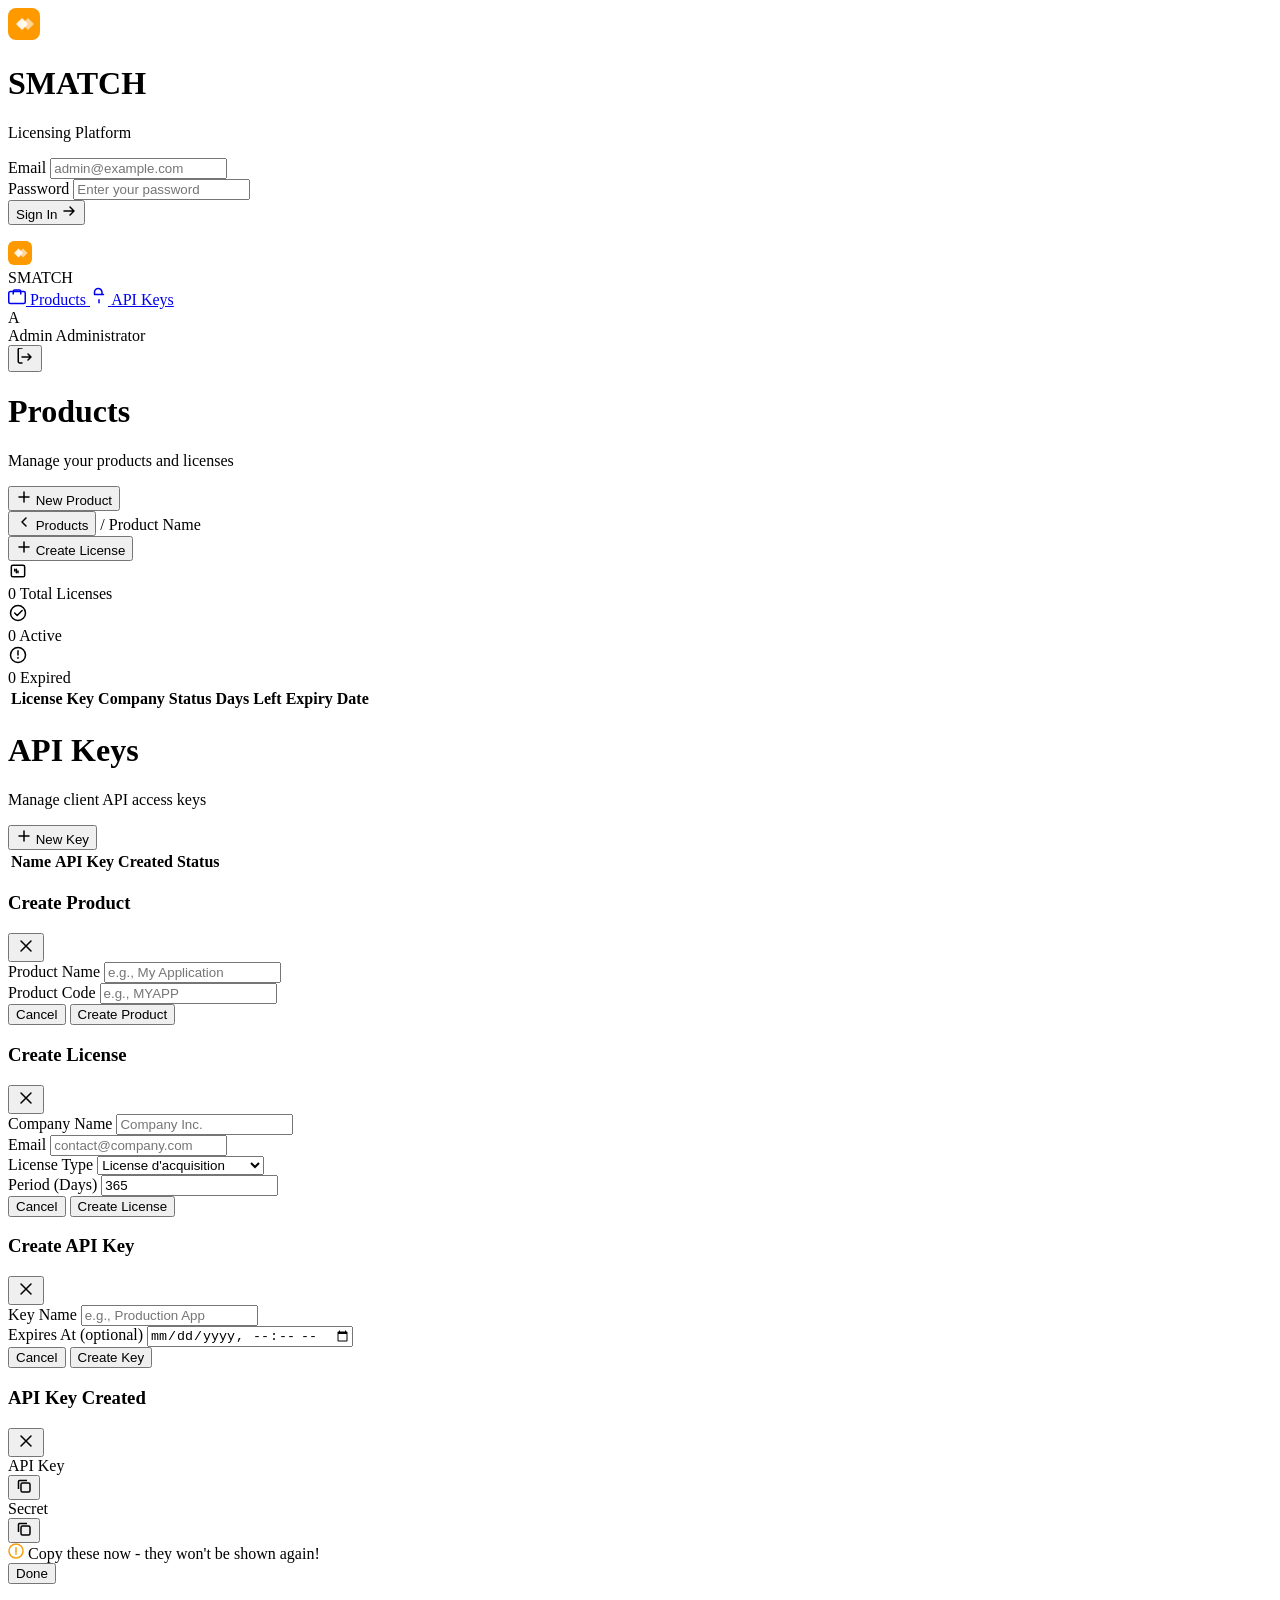
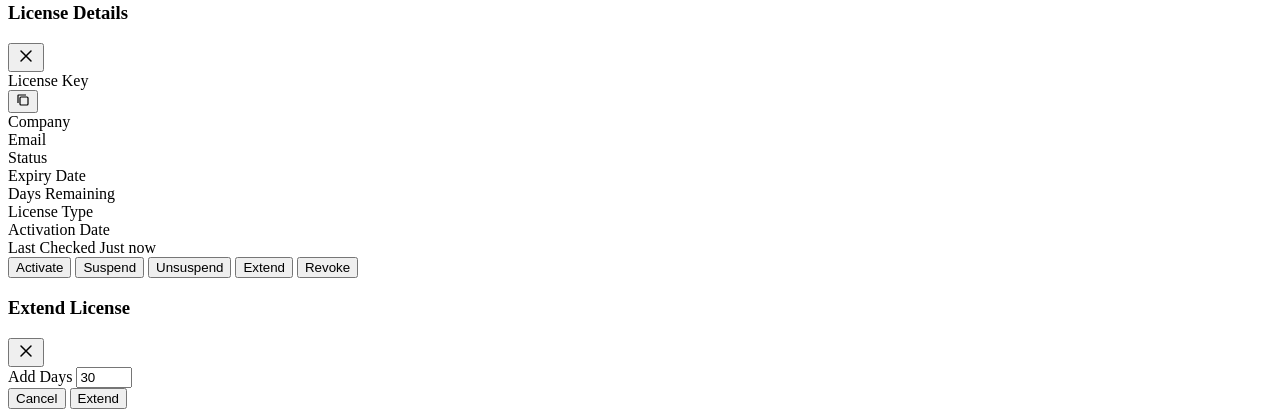
==== Licensing_API/licensing_api/static/dashboard/index.html @ af1824f5 "saving the first functional version" ====
<!DOCTYPE html>
<html lang="en">
<head>
    <meta charset="UTF-8">
    <meta name="viewport" content="width=device-width, initial-scale=1.0">
    <title>SMATCH Licensing</title>
    <link rel="preconnect" href="https://fonts.googleapis.com">
    <link rel="preconnect" href="https://fonts.gstatic.com" crossorigin>
    <link href="https://fonts.googleapis.com/css2?family=DM+Sans:opsz,wght@9..40,300;9..40,400;9..40,500;9..40,600;9..40,700&family=JetBrains+Mono:wght@400;500&display=swap" rel="stylesheet">
    <link rel="stylesheet" href="/static/dashboard/styles.css">
</head>
<body>
    <div id="app">
        <!-- Login Screen -->
        <div id="login-screen" class="screen">
            <div class="login-wrapper">
                <div class="login-card">
                    <div class="login-header">
                        <div class="logo-mark">
                            <svg width="32" height="32" viewBox="0 0 32 32" fill="none">
                                <rect width="32" height="32" rx="8" fill="#ff9900"/>
                                <path d="M8 16L14 10L20 16L14 22L8 16Z" fill="white" fill-opacity="0.9"/>
                                <path d="M14 16L20 10L26 16L20 22L14 16Z" fill="white" fill-opacity="0.6"/>
                            </svg>
                        </div>
                        <h1>SMATCH</h1>
                        <p>Licensing Platform</p>
                    </div>
                    <form id="login-form" class="login-form">
                        <div class="form-group">
                            <label for="login-email">Email</label>
                            <input type="email" id="login-email" placeholder="admin@example.com" required>
                        </div>
                        <div class="form-group">
                            <label for="login-password">Password</label>
                            <input type="password" id="login-password" placeholder="Enter your password" required>
                        </div>
                        <button type="submit" class="btn btn-primary btn-block">
                            <span>Sign In</span>
                            <svg width="16" height="16" viewBox="0 0 16 16" fill="none">
                                <path d="M3 8H13M13 8L9 4M13 8L9 12" stroke="currentColor" stroke-width="1.5" stroke-linecap="round" stroke-linejoin="round"/>
                            </svg>
                        </button>
                        <p class="error" id="login-error"></p>
                    </form>
                </div>
                <div class="login-bg">
                    <div class="bg-grid"></div>
                    <div class="bg-glow"></div>
                </div>
            </div>
        </div>

        <!-- Dashboard Screen -->
        <div id="dashboard-screen" class="screen hidden">
            <!-- Sidebar -->
            <aside class="sidebar">
                <div class="sidebar-header">
                    <div class="logo-mark-sm">
                        <svg width="24" height="24" viewBox="0 0 32 32" fill="none">
                            <rect width="32" height="32" rx="8" fill="#ff9900"/>
                            <path d="M8 16L14 10L20 16L14 22L8 16Z" fill="white" fill-opacity="0.9"/>
                            <path d="M14 16L20 10L26 16L20 22L14 16Z" fill="white" fill-opacity="0.6"/>
                        </svg>
                    </div>
                    <span class="logo-text">SMATCH</span>
                </div>
                <nav class="sidebar-nav">
                    <a href="#" class="nav-item active" data-page="products">
                        <svg width="18" height="18" viewBox="0 0 18 18" fill="none">
                            <path d="M2.25 4.5h13.5a1.5 1.5 0 011.5 1.5v9a1.5 1.5 0 01-1.5 1.5H2.25a1.5 1.5 0 01-1.5-1.5v-9a1.5 1.5 0 011.5-1.5z" stroke="currentColor" stroke-width="1.5"/>
                            <path d="M5.25 7.5V4.5a1.5 1.5 0 011.5-1.5h4.5a1.5 1.5 0 011.5 1.5v3" stroke="currentColor" stroke-width="1.5"/>
                        </svg>
                        <span>Products</span>
                    </a>
                    <a href="#" class="nav-item" data-page="api-keys">
                        <svg width="18" height="18" viewBox="0 0 18 18" fill="none">
                            <path d="M4.5 7.5V5.25a3.75 3.75 0 017.5 0v2.25M4.5 7.5h9M9 12.75v3" stroke="currentColor" stroke-width="1.5" stroke-linecap="round"/>
                        </svg>
                        <span>API Keys</span>
                    </a>
                </nav>
                <div class="sidebar-footer">
                    <div class="user-info">
                        <div class="user-avatar">A</div>
                        <div class="user-details">
                            <span class="user-name">Admin</span>
                            <span class="user-role">Administrator</span>
                        </div>
                    </div>
                    <button id="logout-btn" class="btn-icon" title="Logout">
                        <svg width="18" height="18" viewBox="0 0 18 18" fill="none">
                            <path d="M6 15H3.75a1.5 1.5 0 01-1.5-1.5v-12a1.5 1.5 0 011.5-1.5h2.25M12 12l3-3m0 0l-3-3m3 3H6" stroke="currentColor" stroke-width="1.5" stroke-linecap="round" stroke-linejoin="round"/>
                        </svg>
                    </button>
                </div>
            </aside>

            <!-- Main Content -->
            <main class="main-content">
                <!-- Header -->
                <header class="page-header-bar">
                    <div>
                        <h1 class="page-title">Products</h1>
                        <p class="page-subtitle">Manage your products and licenses</p>
                    </div>
                    <button class="btn btn-primary" id="add-product-btn">
                        <svg width="16" height="16" viewBox="0 0 16 16" fill="none">
                            <path d="M8 3v10M3 8h10" stroke="currentColor" stroke-width="1.5" stroke-linecap="round"/>
                        </svg>
                        <span>New Product</span>
                    </button>
                </header>

                <!-- Products Page -->
                <div id="products-page" class="page">
                    <div id="products-list" class="product-grid">
                        <!-- Products loaded here -->
                    </div>
                </div>

                <!-- Product Detail Page -->
                <div id="product-detail-page" class="page hidden">
                    <div class="page-header-bar">
                        <div class="breadcrumb">
                            <button class="btn btn-ghost" id="back-to-products">
                                <svg width="16" height="16" viewBox="0 0 16 16" fill="none">
                                    <path d="M10 12L6 8l4-4" stroke="currentColor" stroke-width="1.5" stroke-linecap="round" stroke-linejoin="round"/>
                                </svg>
                                <span>Products</span>
                            </button>
                            <span class="breadcrumb-sep">/</span>
                            <span class="breadcrumb-current" id="product-title">Product Name</span>
                        </div>
                        <button class="btn btn-primary" id="add-license-btn">
                            <svg width="16" height="16" viewBox="0 0 16 16" fill="none">
                                <path d="M8 3v10M3 8h10" stroke="currentColor" stroke-width="1.5" stroke-linecap="round"/>
                            </svg>
                            <span>Create License</span>
                        </button>
                    </div>
                    <div class="stats-row">
                        <div class="stat-card">
                            <div class="stat-icon">
                                <svg width="20" height="20" viewBox="0 0 20 20" fill="none">
                                    <path d="M3.333 5.833A1.667 1.667 0 015 4.167h10a1.667 1.667 0 011.667 1.666v8.334a1.667 1.667 0 01-1.667 1.666H5a1.667 1.667 0 01-1.667-1.666V5.833z" stroke="currentColor" stroke-width="1.5"/>
                                    <path d="M6.667 8.333v1.667m1.666-1.667v3.334m1.666-1.667v1.666" stroke="currentColor" stroke-width="1.5" stroke-linecap="round"/>
                                </svg>
                            </div>
                            <div class="stat-content">
                                <span class="stat-value" id="total-licenses">0</span>
                                <span class="stat-label">Total Licenses</span>
                            </div>
                        </div>
                        <div class="stat-card stat-active">
                            <div class="stat-icon">
                                <svg width="20" height="20" viewBox="0 0 20 20" fill="none">
                                    <path d="M6.667 10l2.5 2.5 5-5" stroke="currentColor" stroke-width="1.5" stroke-linecap="round" stroke-linejoin="round"/>
                                    <circle cx="10" cy="10" r="7.5" stroke="currentColor" stroke-width="1.5"/>
                                </svg>
                            </div>
                            <div class="stat-content">
                                <span class="stat-value" id="active-licenses">0</span>
                                <span class="stat-label">Active</span>
                            </div>
                        </div>
                        <div class="stat-card stat-expired">
                            <div class="stat-icon">
                                <svg width="20" height="20" viewBox="0 0 20 20" fill="none">
                                    <circle cx="10" cy="10" r="7.5" stroke="currentColor" stroke-width="1.5"/>
                                    <path d="M10 5.833v4.167M10 12.5v.833" stroke="currentColor" stroke-width="1.5" stroke-linecap="round"/>
                                </svg>
                            </div>
                            <div class="stat-content">
                                <span class="stat-value" id="expired-licenses">0</span>
                                <span class="stat-label">Expired</span>
                            </div>
                        </div>
                    </div>
                    <div class="table-card">
                        <table class="data-table">
                            <thead>
                                <tr>
                                    <th>License Key</th>
                                    <th>Company</th>
                                    <th>Status</th>
                                    <th>Days Left</th>
                                    <th>Expiry Date</th>
                                    <th></th>
                                </tr>
                            </thead>
                            <tbody id="licenses-table-body">
                                <!-- Licenses loaded here -->
                            </tbody>
                        </table>
                    </div>
                </div>

                <!-- API Keys Page -->
                <div id="api-keys-page" class="page hidden">
                    <div class="page-header-bar">
                        <div>
                            <h1 class="page-title">API Keys</h1>
                            <p class="page-subtitle">Manage client API access keys</p>
                        </div>
                        <button class="btn btn-primary" id="add-api-key-btn">
                            <svg width="16" height="16" viewBox="0 0 16 16" fill="none">
                                <path d="M8 3v10M3 8h10" stroke="currentColor" stroke-width="1.5" stroke-linecap="round"/>
                            </svg>
                            <span>New Key</span>
                        </button>
                    </div>
                    <div class="table-card">
                        <table class="data-table">
                            <thead>
                                <tr>
                                    <th>Name</th>
                                    <th>API Key</th>
                                    <th>Created</th>
                                    <th>Status</th>
                                    <th></th>
                                </tr>
                            </thead>
                            <tbody id="api-keys-table-body">
                                <!-- API Keys loaded here -->
                            </tbody>
                        </table>
                    </div>
                </div>
            </main>
        </div>
    </div>

    <!-- Modal Overlay -->
    <div id="modal-overlay" class="modal-overlay hidden">
        <!-- Product Modal -->
        <div id="product-modal" class="modal hidden">
            <div class="modal-header">
                <h3>Create Product</h3>
                <button class="modal-close">
                    <svg width="20" height="20" viewBox="0 0 20 20" fill="none">
                        <path d="M15 5L5 15M5 5l10 10" stroke="currentColor" stroke-width="1.5" stroke-linecap="round"/>
                    </svg>
                </button>
            </div>
            <form id="product-form" class="modal-form">
                <div class="form-group">
                    <label>Product Name</label>
                    <input type="text" id="product-name" placeholder="e.g., My Application" required>
                </div>
                <div class="form-group">
                    <label>Product Code</label>
                    <input type="text" id="product-code" placeholder="e.g., MYAPP" required>
                </div>
                <div class="modal-actions">
                    <button type="button" class="btn btn-secondary modal-cancel">Cancel</button>
                    <button type="submit" class="btn btn-primary">Create Product</button>
                </div>
            </form>
        </div>

        <!-- License Modal -->
        <div id="license-modal" class="modal hidden">
            <div class="modal-header">
                <h3>Create License</h3>
                <button class="modal-close">
                    <svg width="20" height="20" viewBox="0 0 20 20" fill="none">
                        <path d="M15 5L5 15M5 5l10 10" stroke="currentColor" stroke-width="1.5" stroke-linecap="round"/>
                    </svg>
                </button>
            </div>
            <form id="license-form" class="modal-form">
                <div class="form-group">
                    <label>Company Name</label>
                    <input type="text" id="license-company" placeholder="Company Inc." required>
                </div>
                <div class="form-group">
                    <label>Email</label>
                    <input type="email" id="license-email" placeholder="contact@company.com" required>
                </div>
                <div class="form-row">
                    <div class="form-group">
                        <label>License Type</label>
                        <select id="license-type" required>
                            <option value="L.A">License d'acquisition</option>
                            <option value="L.O">License d'occasion</option>
                            <option value="L.M">License de maintenance</option>
                            <option value="L.T">License de test</option>
                        </select>
                    </div>
                    <div class="form-group">
                        <label>Period (Days)</label>
                        <input type="number" id="license-period" value="365" min="1" required>
                    </div>
                </div>
                <div class="modal-actions">
                    <button type="button" class="btn btn-secondary modal-cancel">Cancel</button>
                    <button type="submit" class="btn btn-primary">Create License</button>
                </div>
            </form>
        </div>

        <!-- API Key Modal -->
        <div id="api-key-modal" class="modal hidden">
            <div class="modal-header">
                <h3>Create API Key</h3>
                <button class="modal-close">
                    <svg width="20" height="20" viewBox="0 0 20 20" fill="none">
                        <path d="M15 5L5 15M5 5l10 10" stroke="currentColor" stroke-width="1.5" stroke-linecap="round"/>
                    </svg>
                </button>
            </div>
            <form id="api-key-form" class="modal-form">
                <div class="form-group">
                    <label>Key Name</label>
                    <input type="text" id="api-key-name" placeholder="e.g., Production App" required>
                </div>
                <div class="form-group">
                    <label>Expires At (optional)</label>
                    <input type="datetime-local" id="api-key-expires">
                </div>
                <div class="modal-actions">
                    <button type="button" class="btn btn-secondary modal-cancel">Cancel</button>
                    <button type="submit" class="btn btn-primary">Create Key</button>
                </div>
            </form>
        </div>

        <!-- Show API Key Modal -->
        <div id="show-api-key-modal" class="modal modal-wide hidden">
            <div class="modal-header">
                <h3>API Key Created</h3>
                <button class="modal-close">
                    <svg width="20" height="20" viewBox="0 0 20 20" fill="none">
                        <path d="M15 5L5 15M5 5l10 10" stroke="currentColor" stroke-width="1.5" stroke-linecap="round"/>
                    </svg>
                </button>
            </div>
            <div class="modal-form">
                <div class="key-display">
                    <div class="key-field">
                        <label>API Key</label>
                        <div class="key-value">
                            <code id="new-api-key"></code>
                            <button class="btn-copy" onclick="copyToClipboard('new-api-key')">
                                <svg width="16" height="16" viewBox="0 0 16 16" fill="none">
                                    <rect x="5" y="5" width="9" height="9" rx="1.5" stroke="currentColor" stroke-width="1.5"/>
                                    <path d="M2.5 11V3.5A1 1 0 013.5 2.5h7.5" stroke="currentColor" stroke-width="1.5"/>
                                </svg>
                            </button>
                        </div>
                    </div>
                    <div class="key-field">
                        <label>Secret</label>
                        <div class="key-value">
                            <code id="new-api-secret"></code>
                            <button class="btn-copy" onclick="copyToClipboard('new-api-secret')">
                                <svg width="16" height="16" viewBox="0 0 16 16" fill="none">
                                    <rect x="5" y="5" width="9" height="9" rx="1.5" stroke="currentColor" stroke-width="1.5"/>
                                    <path d="M2.5 11V3.5A1 1 0 013.5 2.5h7.5" stroke="currentColor" stroke-width="1.5"/>
                                </svg>
                            </button>
                        </div>
                    </div>
                </div>
                <div class="key-warning">
                    <svg width="16" height="16" viewBox="0 0 16 16" fill="none">
                        <circle cx="8" cy="8" r="7" stroke="#f59e0b" stroke-width="1.5"/>
                        <path d="M8 4.667v4.666M8 10.667v.667" stroke="#f59e0b" stroke-width="1.5" stroke-linecap="round"/>
                    </svg>
                    <span>Copy these now - they won't be shown again!</span>
                </div>
                <div class="modal-actions">
                    <button type="button" class="btn btn-primary modal-cancel">Done</button>
                </div>
            </div>
        </div>

        <!-- License Details Modal -->
        <div id="license-details-modal" class="modal modal-wide hidden">
            <div class="modal-header">
                <h3>License Details</h3>
                <button class="modal-close">
                    <svg width="20" height="20" viewBox="0 0 20 20" fill="none">
                        <path d="M15 5L5 15M5 5l10 10" stroke="currentColor" stroke-width="1.5" stroke-linecap="round"/>
                    </svg>
                </button>
            </div>
            <div class="license-details-content">
                <div class="detail-row">
                    <span class="detail-label">License Key</span>
                    <div class="detail-value-row">
                        <code id="detail-license-key"></code>
                        <button class="btn-copy" onclick="copyToClipboard('detail-license-key')">
                            <svg width="14" height="14" viewBox="0 0 14 14" fill="none">
                                <rect x="4" y="4" width="8" height="8" rx="1" stroke="currentColor" stroke-width="1.2"/>
                                <path d="M2 10V2.5A.5.5 0 012.5 2h7.5" stroke="currentColor" stroke-width="1.2"/>
                            </svg>
                        </button>
                    </div>
                </div>
                <div class="detail-row">
                    <span class="detail-label">Company</span>
                    <span id="detail-company" class="detail-value"></span>
                </div>
                <div class="detail-row">
                    <span class="detail-label">Email</span>
                    <span id="detail-email" class="detail-value"></span>
                </div>
                <div class="detail-row">
                    <span class="detail-label">Status</span>
                    <span id="detail-status" class="detail-badge"></span>
                </div>
                <div class="detail-row">
                    <span class="detail-label">Expiry Date</span>
                    <span id="detail-expiry" class="detail-value"></span>
                </div>
                <div class="detail-row">
                    <span class="detail-label">Days Remaining</span>
                    <span id="detail-days-left" class="detail-value"></span>
                </div>
                <div class="detail-row">
                    <span class="detail-label">License Type</span>
                    <span id="detail-type" class="detail-value"></span>
                </div>
                <div class="detail-row">
                    <span class="detail-label">Activation Date</span>
                    <span id="detail-activation" class="detail-value"></span>
                </div>
                <div class="detail-row">
                    <span class="detail-label">Last Checked</span>
                    <span id="detail-last-checked" class="detail-value">Just now</span>
                </div>
            </div>
            <div class="license-actions">
                <button class="btn btn-success" id="btn-activate" onclick="modalActivate()">Activate</button>
                <button class="btn btn-warning" id="btn-suspend" onclick="modalSuspend()">Suspend</button>
                <button class="btn btn-info" id="btn-unsuspend" onclick="modalUnsuspend()">Unsuspend</button>
                <button class="btn btn-primary" id="btn-extend" onclick="modalExtend()">Extend</button>
                <button class="btn btn-danger" id="btn-revoke" onclick="modalRevoke()">Revoke</button>
            </div>
        </div>

        <!-- Extend License Modal -->
        <div id="extend-modal" class="modal hidden">
            <div class="modal-header">
                <h3>Extend License</h3>
                <button class="modal-close">
                    <svg width="20" height="20" viewBox="0 0 20 20" fill="none">
                        <path d="M15 5L5 15M5 5l10 10" stroke="currentColor" stroke-width="1.5" stroke-linecap="round"/>
                    </svg>
                </button>
            </div>
            <form id="extend-form" class="modal-form">
                <div class="form-group">
                    <label>Add Days</label>
                    <input type="number" id="extend-days" value="30" min="1" max="365" required>
                </div>
                <div class="modal-actions">
                    <button type="button" class="btn btn-secondary modal-cancel">Cancel</button>
                    <button type="submit" class="btn btn-primary">Extend</button>
                </div>
            </form>
        </div>
    </div>

    <script src="/static/dashboard/app.js"></script>
    <script>
        function copyToClipboard(elementId) {
            const text = document.getElementById(elementId).textContent;
            navigator.clipboard.writeText(text);
        }
    </script>
</body>
</html>
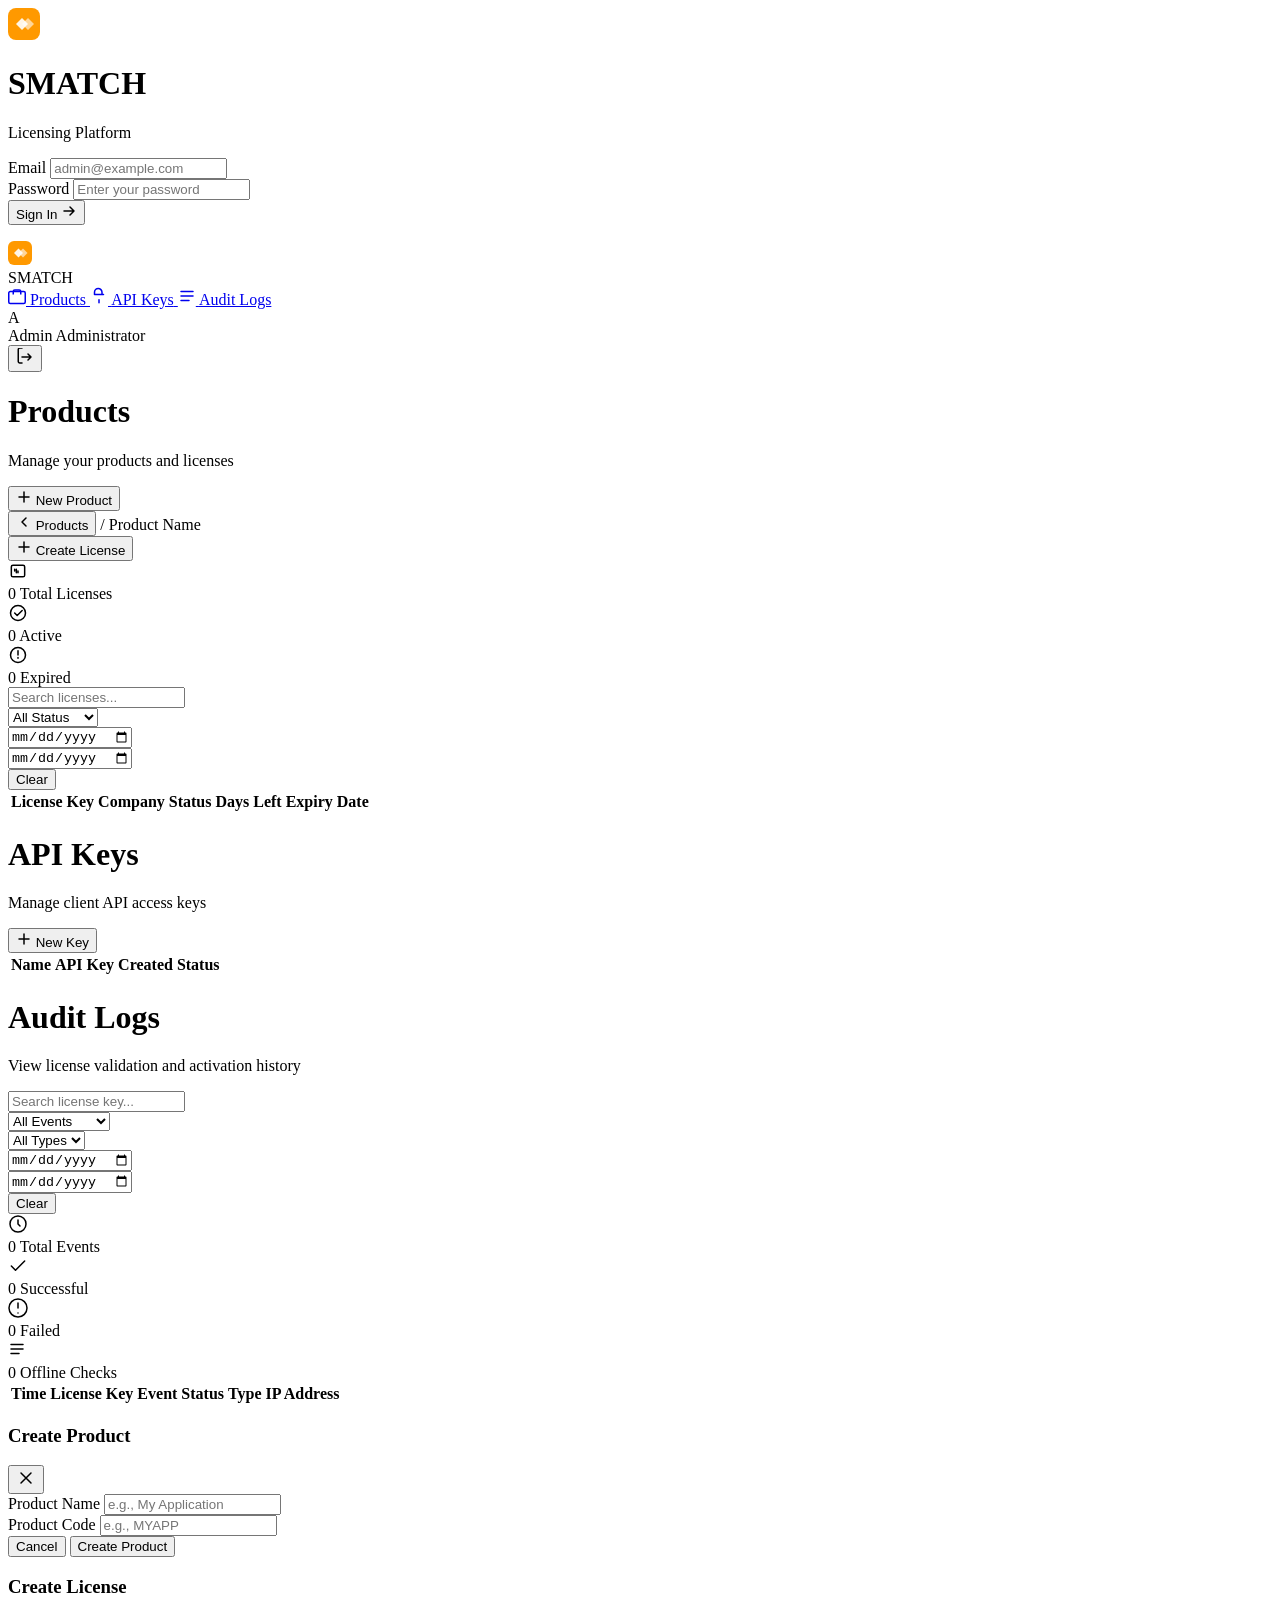
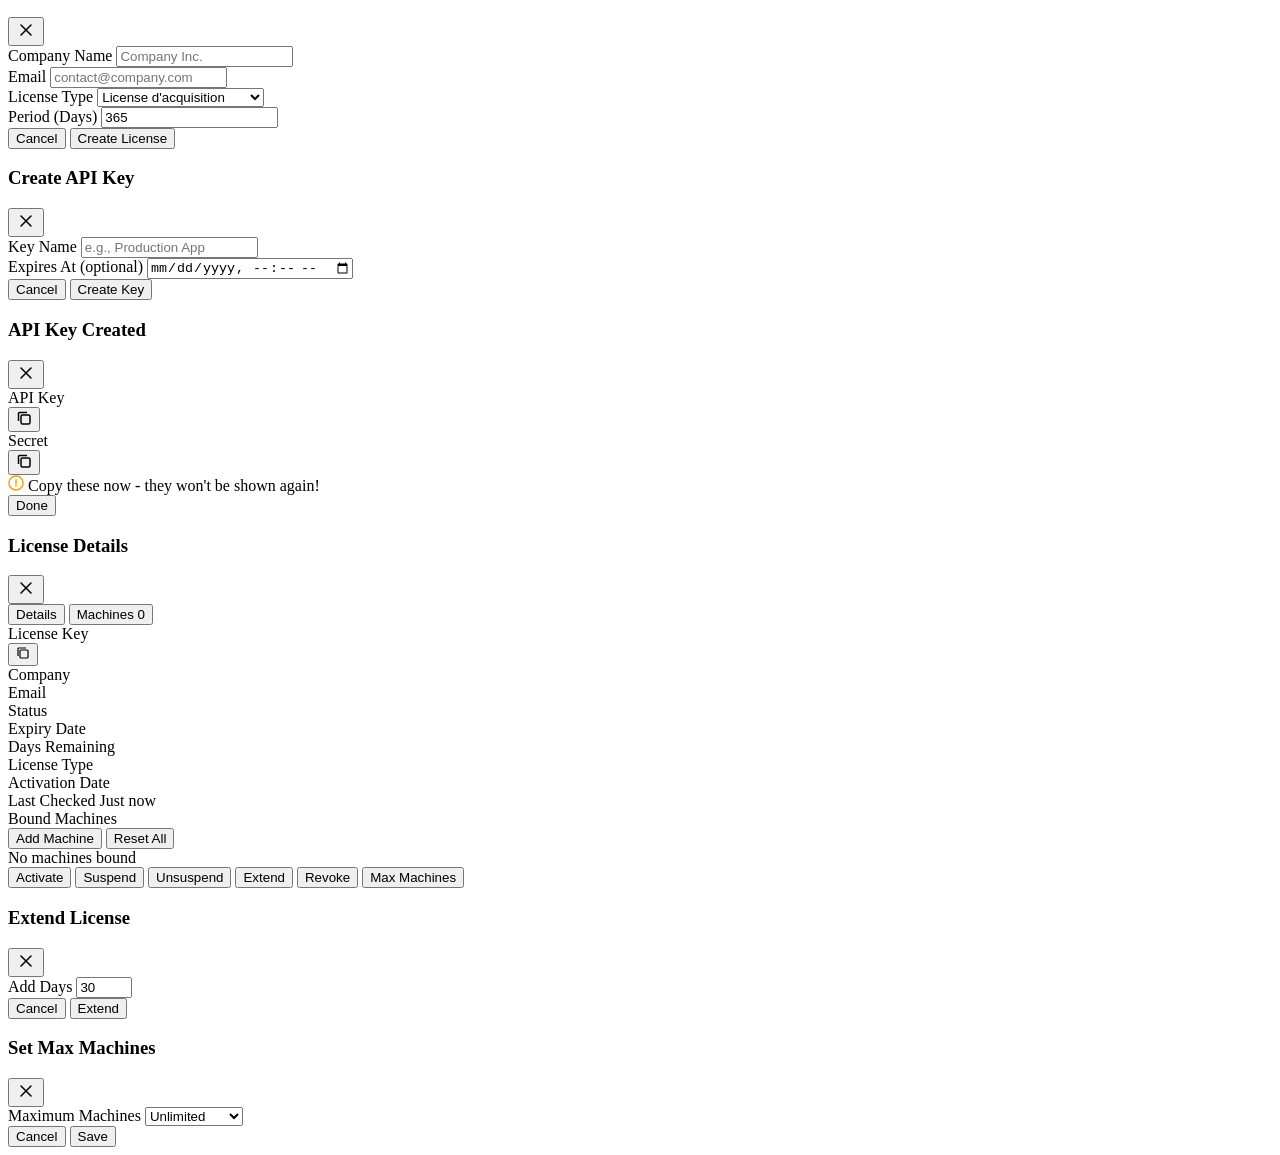
==== commit 4c69a902: "new version" ====
--- a/Licensing_API/licensing_api/static/dashboard/index.html
+++ b/Licensing_API/licensing_api/static/dashboard/index.html
@@ -79,6 +79,12 @@
                         </svg>
                         <span>API Keys</span>
                     </a>
+                    <a href="#" class="nav-item" data-page="audit-logs">
+                        <svg width="18" height="18" viewBox="0 0 18 18" fill="none">
+                            <path d="M3 4.5h12M3 9h12M3 13.5h8" stroke="currentColor" stroke-width="1.5" stroke-linecap="round"/>
+                        </svg>
+                        <span>Audit Logs</span>
+                    </a>
                 </nav>
                 <div class="sidebar-footer">
                     <div class="user-info">
@@ -178,6 +184,27 @@
                         </div>
                     </div>
                     <div class="table-card">
+                        <div class="table-filters">
+                            <div class="filter-group">
+                                <input type="text" id="license-search" class="filter-input" placeholder="Search licenses..." oninput="filterLicenses()">
+                            </div>
+                            <div class="filter-group">
+                                <select id="license-status-filter" class="filter-select" onchange="filterLicenses()">
+                                    <option value="">All Status</option>
+                                    <option value="active">Active</option>
+                                    <option value="inactive">Inactive</option>
+                                    <option value="suspended">Suspended</option>
+                                    <option value="revoked">Revoked</option>
+                                </select>
+                            </div>
+                            <div class="filter-group">
+                                <input type="date" id="license-date-from" class="filter-input" placeholder="From Date" onchange="filterLicenses()">
+                            </div>
+                            <div class="filter-group">
+                                <input type="date" id="license-date-to" class="filter-input" placeholder="To Date" onchange="filterLicenses()">
+                            </div>
+                            <button class="btn btn-ghost" onclick="clearLicenseFilters()">Clear</button>
+                        </div>
                         <table class="data-table">
                             <thead>
                                 <tr>
@@ -227,6 +254,111 @@
                         </table>
                     </div>
                 </div>
+
+                <!-- Audit Logs Page -->
+                <div id="audit-logs-page" class="page hidden">
+                    <div class="page-header-bar">
+                        <div>
+                            <h1 class="page-title">Audit Logs</h1>
+                            <p class="page-subtitle">View license validation and activation history</p>
+                        </div>
+                    </div>
+                    <div class="table-filters">
+                        <div class="filter-group">
+                            <input type="text" id="audit-search" class="filter-input" placeholder="Search license key..." oninput="filterAuditLogs()">
+                        </div>
+                        <div class="filter-group">
+                            <select id="audit-event-filter" class="filter-select" onchange="filterAuditLogs()">
+                                <option value="">All Events</option>
+                                <option value="license_validation">Validation</option>
+                                <option value="offline_license_check">Offline Check</option>
+                                <option value="license_activation">Activation</option>
+                                <option value="license_suspend">Suspend</option>
+                                <option value="license_revoke">Revoke</option>
+                                <option value="license_extend">Extend</option>
+                            </select>
+                        </div>
+                        <div class="filter-group">
+                            <select id="audit-offline-filter" class="filter-select" onchange="filterAuditLogs()">
+                                <option value="">All Types</option>
+                                <option value="false">Online</option>
+                                <option value="true">Offline</option>
+                            </select>
+                        </div>
+                        <div class="filter-group">
+                            <input type="date" id="audit-date-from" class="filter-input" placeholder="From Date" onchange="filterAuditLogs()">
+                        </div>
+                        <div class="filter-group">
+                            <input type="date" id="audit-date-to" class="filter-input" placeholder="To Date" onchange="filterAuditLogs()">
+                        </div>
+                        <button class="btn btn-ghost" onclick="clearAuditFilters()">Clear</button>
+                    </div>
+                    <div class="stats-row">
+                        <div class="stat-card">
+                            <div class="stat-icon">
+                                <svg width="20" height="20" viewBox="0 0 20 20" fill="none">
+                                    <path d="M10 18a8 8 0 100-16 8 8 0 000 16z" stroke="currentColor" stroke-width="1.5"/>
+                                    <path d="M10 6v4l2 2" stroke="currentColor" stroke-width="1.5" stroke-linecap="round"/>
+                                </svg>
+                            </div>
+                            <div class="stat-content">
+                                <span class="stat-value" id="audit-total">0</span>
+                                <span class="stat-label">Total Events</span>
+                            </div>
+                        </div>
+                        <div class="stat-card">
+                            <div class="stat-icon stat-icon-success">
+                                <svg width="20" height="20" viewBox="0 0 20 20" fill="none">
+                                    <path d="M16.667 5l-9.167 9.167L3.333 10" stroke="currentColor" stroke-width="1.5" stroke-linecap="round" stroke-linejoin="round"/>
+                                </svg>
+                            </div>
+                            <div class="stat-content">
+                                <span class="stat-value" id="audit-success">0</span>
+                                <span class="stat-label">Successful</span>
+                            </div>
+                        </div>
+                        <div class="stat-card">
+                            <div class="stat-icon stat-icon-danger">
+                                <svg width="20" height="20" viewBox="0 0 20 20" fill="none">
+                                    <path d="M10 5v5m0 5h.01M19 10a9 9 0 11-18 0 9 9 0 0118 0z" stroke="currentColor" stroke-width="1.5" stroke-linecap="round"/>
+                                </svg>
+                            </div>
+                            <div class="stat-content">
+                                <span class="stat-value" id="audit-failed">0</span>
+                                <span class="stat-label">Failed</span>
+                            </div>
+                        </div>
+                        <div class="stat-card">
+                            <div class="stat-icon stat-icon-info">
+                                <svg width="20" height="20" viewBox="0 0 20 20" fill="none">
+                                    <path d="M3 4.5h12M3 9h12M3 13.5h8" stroke="currentColor" stroke-width="1.5" stroke-linecap="round"/>
+                                </svg>
+                            </div>
+                            <div class="stat-content">
+                                <span class="stat-value" id="audit-offline">0</span>
+                                <span class="stat-label">Offline Checks</span>
+                            </div>
+                        </div>
+                    </div>
+                    <div class="table-card">
+                        <table class="data-table">
+                            <thead>
+                                <tr>
+                                    <th>Time</th>
+                                    <th>License Key</th>
+                                    <th>Event</th>
+                                    <th>Status</th>
+                                    <th>Type</th>
+                                    </th>
+                                    <th>IP Address</th>
+                                </tr>
+                            </thead>
+                            <tbody id="audit-logs-table-body">
+                                <!-- Audit logs loaded here -->
+                            </tbody>
+                        </table>
+                    </div>
+                </div>
             </main>
         </div>
     </div>
@@ -386,50 +518,75 @@
                     </svg>
                 </button>
             </div>
+            <div class="license-details-tabs">
+                <button class="tab-btn active" data-tab="details" onclick="switchLicenseTab('details')">Details</button>
+                <button class="tab-btn" data-tab="machines" onclick="switchLicenseTab('machines')">
+                    Machines <span id="machine-count" class="tab-badge">0</span>
+                </button>
+            </div>
             <div class="license-details-content">
-                <div class="detail-row">
-                    <span class="detail-label">License Key</span>
-                    <div class="detail-value-row">
-                        <code id="detail-license-key"></code>
-                        <button class="btn-copy" onclick="copyToClipboard('detail-license-key')">
-                            <svg width="14" height="14" viewBox="0 0 14 14" fill="none">
-                                <rect x="4" y="4" width="8" height="8" rx="1" stroke="currentColor" stroke-width="1.2"/>
-                                <path d="M2 10V2.5A.5.5 0 012.5 2h7.5" stroke="currentColor" stroke-width="1.2"/>
-                            </svg>
-                        </button>
-                    </div>
-                </div>
-                <div class="detail-row">
-                    <span class="detail-label">Company</span>
-                    <span id="detail-company" class="detail-value"></span>
-                </div>
-                <div class="detail-row">
-                    <span class="detail-label">Email</span>
-                    <span id="detail-email" class="detail-value"></span>
-                </div>
-                <div class="detail-row">
-                    <span class="detail-label">Status</span>
-                    <span id="detail-status" class="detail-badge"></span>
-                </div>
-                <div class="detail-row">
-                    <span class="detail-label">Expiry Date</span>
-                    <span id="detail-expiry" class="detail-value"></span>
-                </div>
-                <div class="detail-row">
-                    <span class="detail-label">Days Remaining</span>
-                    <span id="detail-days-left" class="detail-value"></span>
-                </div>
-                <div class="detail-row">
-                    <span class="detail-label">License Type</span>
-                    <span id="detail-type" class="detail-value"></span>
-                </div>
-                <div class="detail-row">
-                    <span class="detail-label">Activation Date</span>
-                    <span id="detail-activation" class="detail-value"></span>
-                </div>
-                <div class="detail-row">
-                    <span class="detail-label">Last Checked</span>
-                    <span id="detail-last-checked" class="detail-value">Just now</span>
+                <!-- Details Tab -->
+                <div id="tab-details" class="tab-content">
+                    <div class="detail-row">
+                        <span class="detail-label">License Key</span>
+                        <div class="detail-value-row">
+                            <code id="detail-license-key"></code>
+                            <button class="btn-copy" onclick="copyToClipboard('detail-license-key')">
+                                <svg width="14" height="14" viewBox="0 0 14 14" fill="none">
+                                    <rect x="4" y="4" width="8" height="8" rx="1" stroke="currentColor" stroke-width="1.2"/>
+                                    <path d="M2 10V2.5A.5.5 0 012.5 2h7.5" stroke="currentColor" stroke-width="1.2"/>
+                                </svg>
+                            </button>
+                        </div>
+                    </div>
+                    <div class="detail-row">
+                        <span class="detail-label">Company</span>
+                        <span id="detail-company" class="detail-value"></span>
+                    </div>
+                    <div class="detail-row">
+                        <span class="detail-label">Email</span>
+                        <span id="detail-email" class="detail-value"></span>
+                    </div>
+                    <div class="detail-row">
+                        <span class="detail-label">Status</span>
+                        <span id="detail-status" class="detail-badge"></span>
+                    </div>
+                    <div class="detail-row">
+                        <span class="detail-label">Expiry Date</span>
+                        <span id="detail-expiry" class="detail-value"></span>
+                    </div>
+                    <div class="detail-row">
+                        <span class="detail-label">Days Remaining</span>
+                        <span id="detail-days-left" class="detail-value"></span>
+                    </div>
+                    <div class="detail-row">
+                        <span class="detail-label">License Type</span>
+                        <span id="detail-type" class="detail-value"></span>
+                    </div>
+                    <div class="detail-row">
+                        <span class="detail-label">Activation Date</span>
+                        <span id="detail-activation" class="detail-value"></span>
+                    </div>
+                    <div class="detail-row">
+                        <span class="detail-label">Last Checked</span>
+                        <span id="detail-last-checked" class="detail-value">Just now</span>
+                    </div>
+                </div>
+                <!-- Machines Tab -->
+                <div id="tab-machines" class="tab-content hidden">
+                    <div class="machines-header">
+                        <div class="machines-info">
+                            <span class="detail-label">Bound Machines</span>
+                            <span id="max-machines" class="max-machines"></span>
+                        </div>
+                        <div class="machines-actions">
+                            <button class="btn btn-sm btn-secondary" onclick="showAddMachineModal()">Add Machine</button>
+                            <button class="btn btn-sm btn-ghost" onclick="resetAllMachines()">Reset All</button>
+                        </div>
+                    </div>
+                    <div id="machines-list" class="machines-list">
+                        <div class="machines-empty">No machines bound</div>
+                    </div>
                 </div>
             </div>
             <div class="license-actions">
@@ -438,6 +595,7 @@
                 <button class="btn btn-info" id="btn-unsuspend" onclick="modalUnsuspend()">Unsuspend</button>
                 <button class="btn btn-primary" id="btn-extend" onclick="modalExtend()">Extend</button>
                 <button class="btn btn-danger" id="btn-revoke" onclick="modalRevoke()">Revoke</button>
+                <button class="btn btn-info" id="btn-max-machines" onclick="modalMaxMachines()">Max Machines</button>
             </div>
         </div>
 
@@ -459,6 +617,40 @@
                 <div class="modal-actions">
                     <button type="button" class="btn btn-secondary modal-cancel">Cancel</button>
                     <button type="submit" class="btn btn-primary">Extend</button>
+                </div>
+            </form>
+        </div>
+
+        <!-- Max Machines Modal -->
+        <div id="max-machines-modal" class="modal hidden">
+            <div class="modal-header">
+                <h3>Set Max Machines</h3>
+                <button class="modal-close">
+                    <svg width="20" height="20" viewBox="0 0 20 20" fill="none">
+                        <path d="M15 5L5 15M5 5l10 10" stroke="currentColor" stroke-width="1.5" stroke-linecap="round"/>
+                    </svg>
+                </button>
+            </div>
+            <form id="max-machines-form" class="modal-form">
+                <div class="form-group">
+                    <label>Maximum Machines</label>
+                    <select id="max-machines-select" class="filter-select" onchange="toggleMaxMachinesInput()">
+                        <option value="-1">Unlimited</option>
+                        <option value="1">1 Machine</option>
+                        <option value="2">2 Machines</option>
+                        <option value="3">3 Machines</option>
+                        <option value="5">5 Machines</option>
+                        <option value="10">10 Machines</option>
+                        <option value="custom">Custom...</option>
+                    </select>
+                </div>
+                <div class="form-group" id="custom-max-machines-group" style="display: none;">
+                    <label>Custom Number</label>
+                    <input type="number" id="max-machines-custom" value="5" min="1" max="100">
+                </div>
+                <div class="modal-actions">
+                    <button type="button" class="btn btn-secondary modal-cancel">Cancel</button>
+                    <button type="submit" class="btn btn-primary">Save</button>
                 </div>
             </form>
         </div>
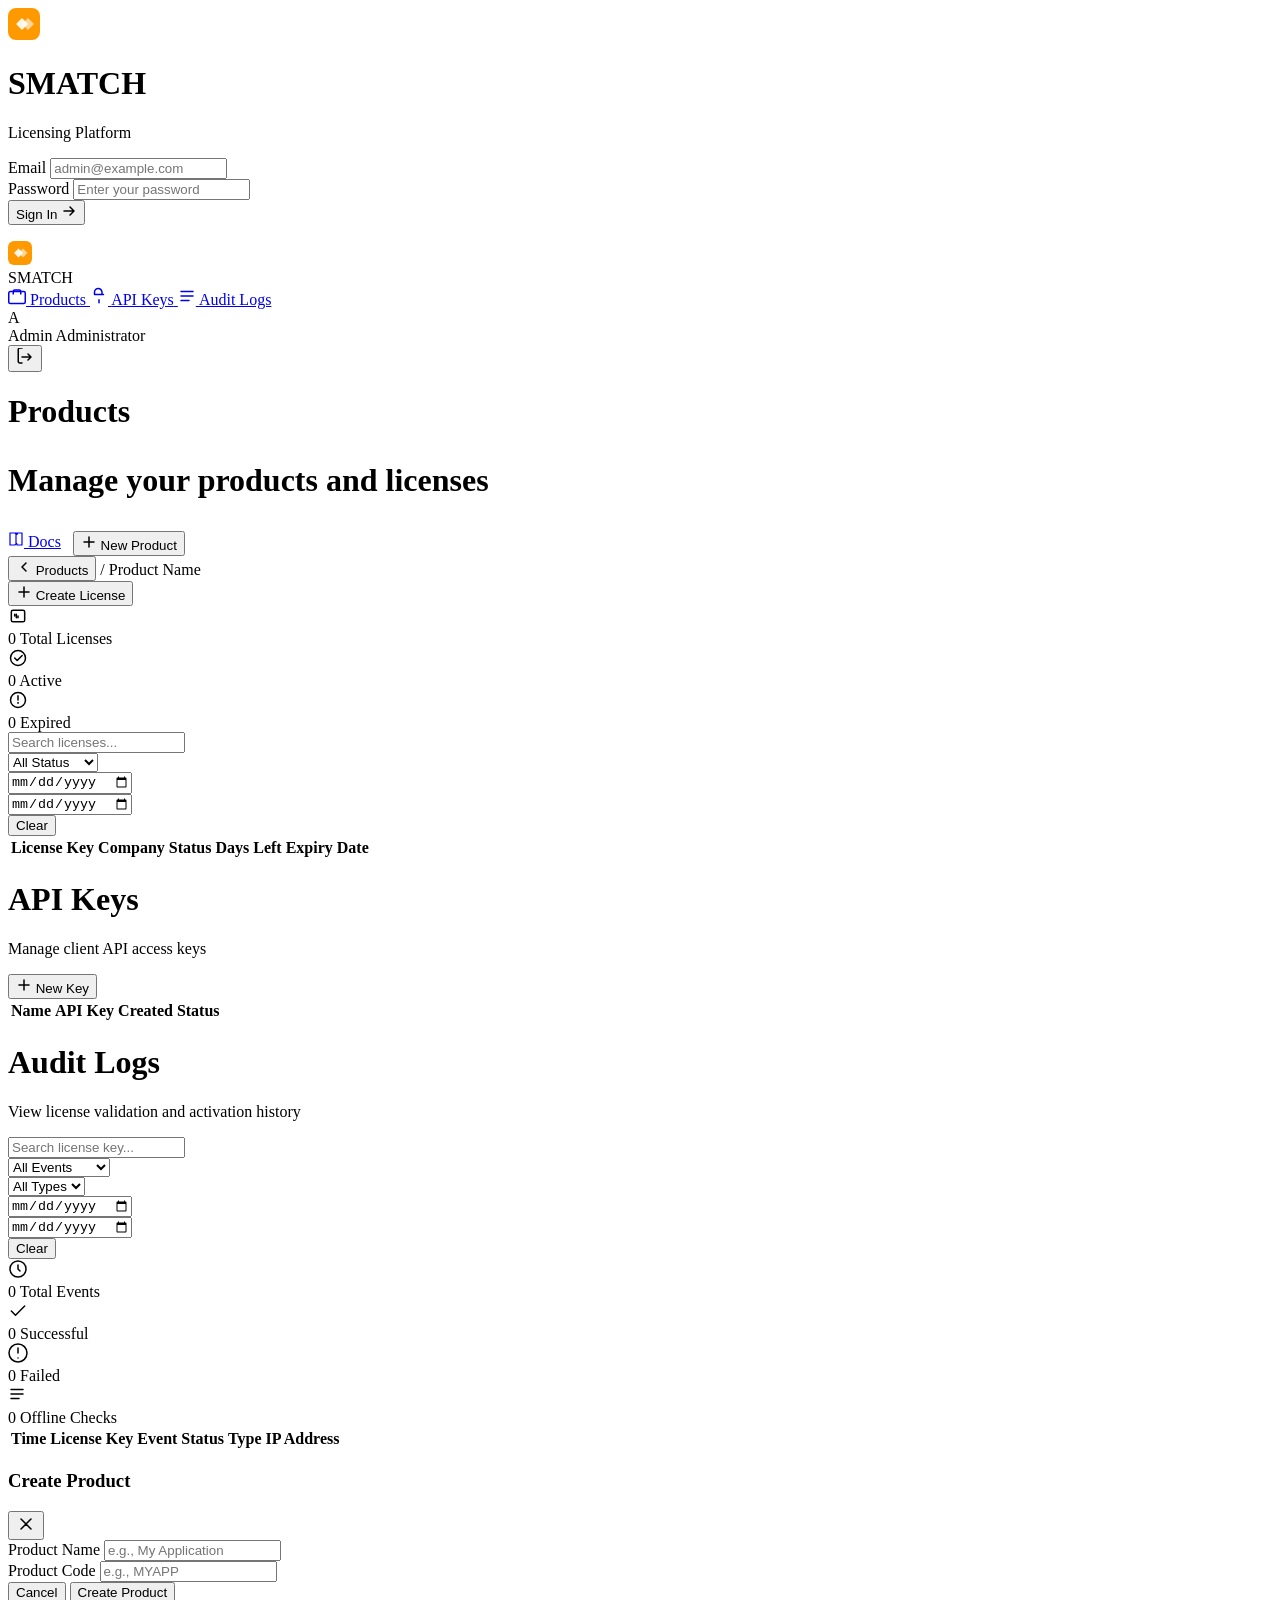
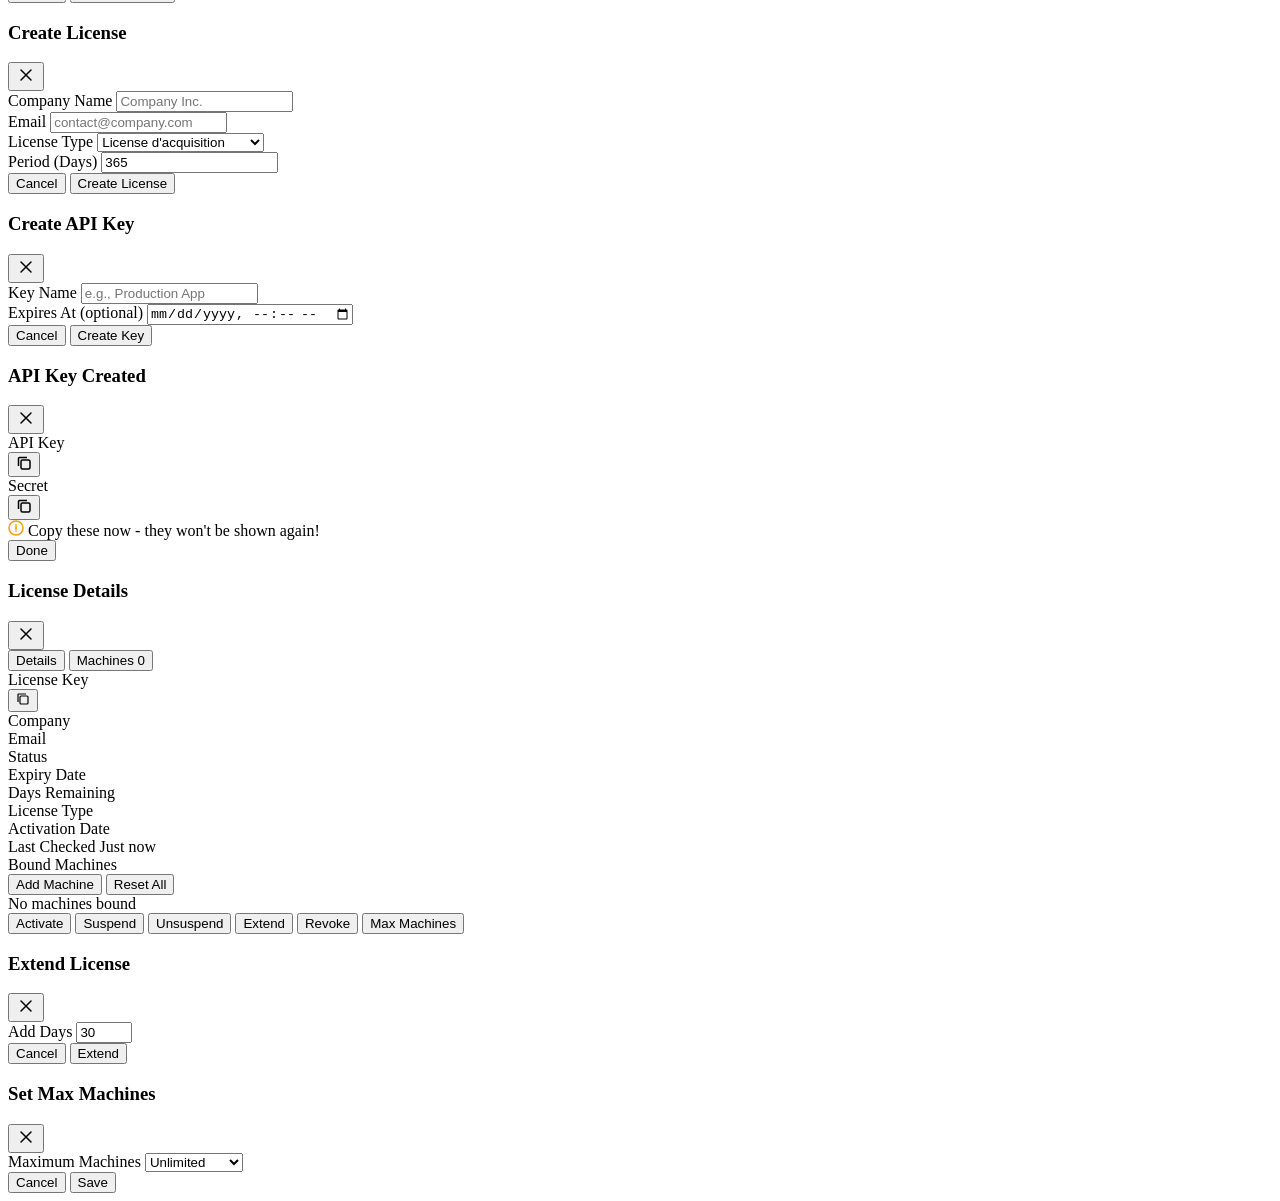
==== commit 182946e3: "transfering the final prod version" ====
--- a/Licensing_API/licensing_api/static/dashboard/index.html
+++ b/Licensing_API/licensing_api/static/dashboard/index.html
@@ -107,15 +107,23 @@
                 <!-- Header -->
                 <header class="page-header-bar">
                     <div>
-                        <h1 class="page-title">Products</h1>
-                        <p class="page-subtitle">Manage your products and licenses</p>
-                    </div>
-                    <button class="btn btn-primary" id="add-product-btn">
-                        <svg width="16" height="16" viewBox="0 0 16 16" fill="none">
-                            <path d="M8 3v10M3 8h10" stroke="currentColor" stroke-width="1.5" stroke-linecap="round"/>
-                        </svg>
-                        <span>New Product</span>
-                    </button>
+                        <h1 class="page-title">Products <p class="</h1>
+                       page-subtitle">Manage your products and licenses</p>
+                    </div>
+                    <div style="display: flex; gap: 12px;">
+                        <a href="/sdk-docs" target="_blank" class="btn btn-secondary" title="SDK Documentation">
+                            <svg width="16" height="16" viewBox="0 0 16 16" fill="none">
+                                <path d="M2 2h5l1 1v10l-1 1H2V2zm7 0h5v12h-5v-1l-1-1v-8l1-1h1V3h-1l-1 1V2z" stroke="currentColor" stroke-width="1.2"/>
+                            </svg>
+                            <span>Docs</span>
+                        </a>
+                        <button class="btn btn-primary" id="add-product-btn">
+                            <svg width="16" height="16" viewBox="0 0 16 16" fill="none">
+                                <path d="M8 3v10M3 8h10" stroke="currentColor" stroke-width="1.5" stroke-linecap="round"/>
+                            </svg>
+                            <span>New Product</span>
+                        </button>
+                    </div>
                 </header>
 
                 <!-- Products Page -->
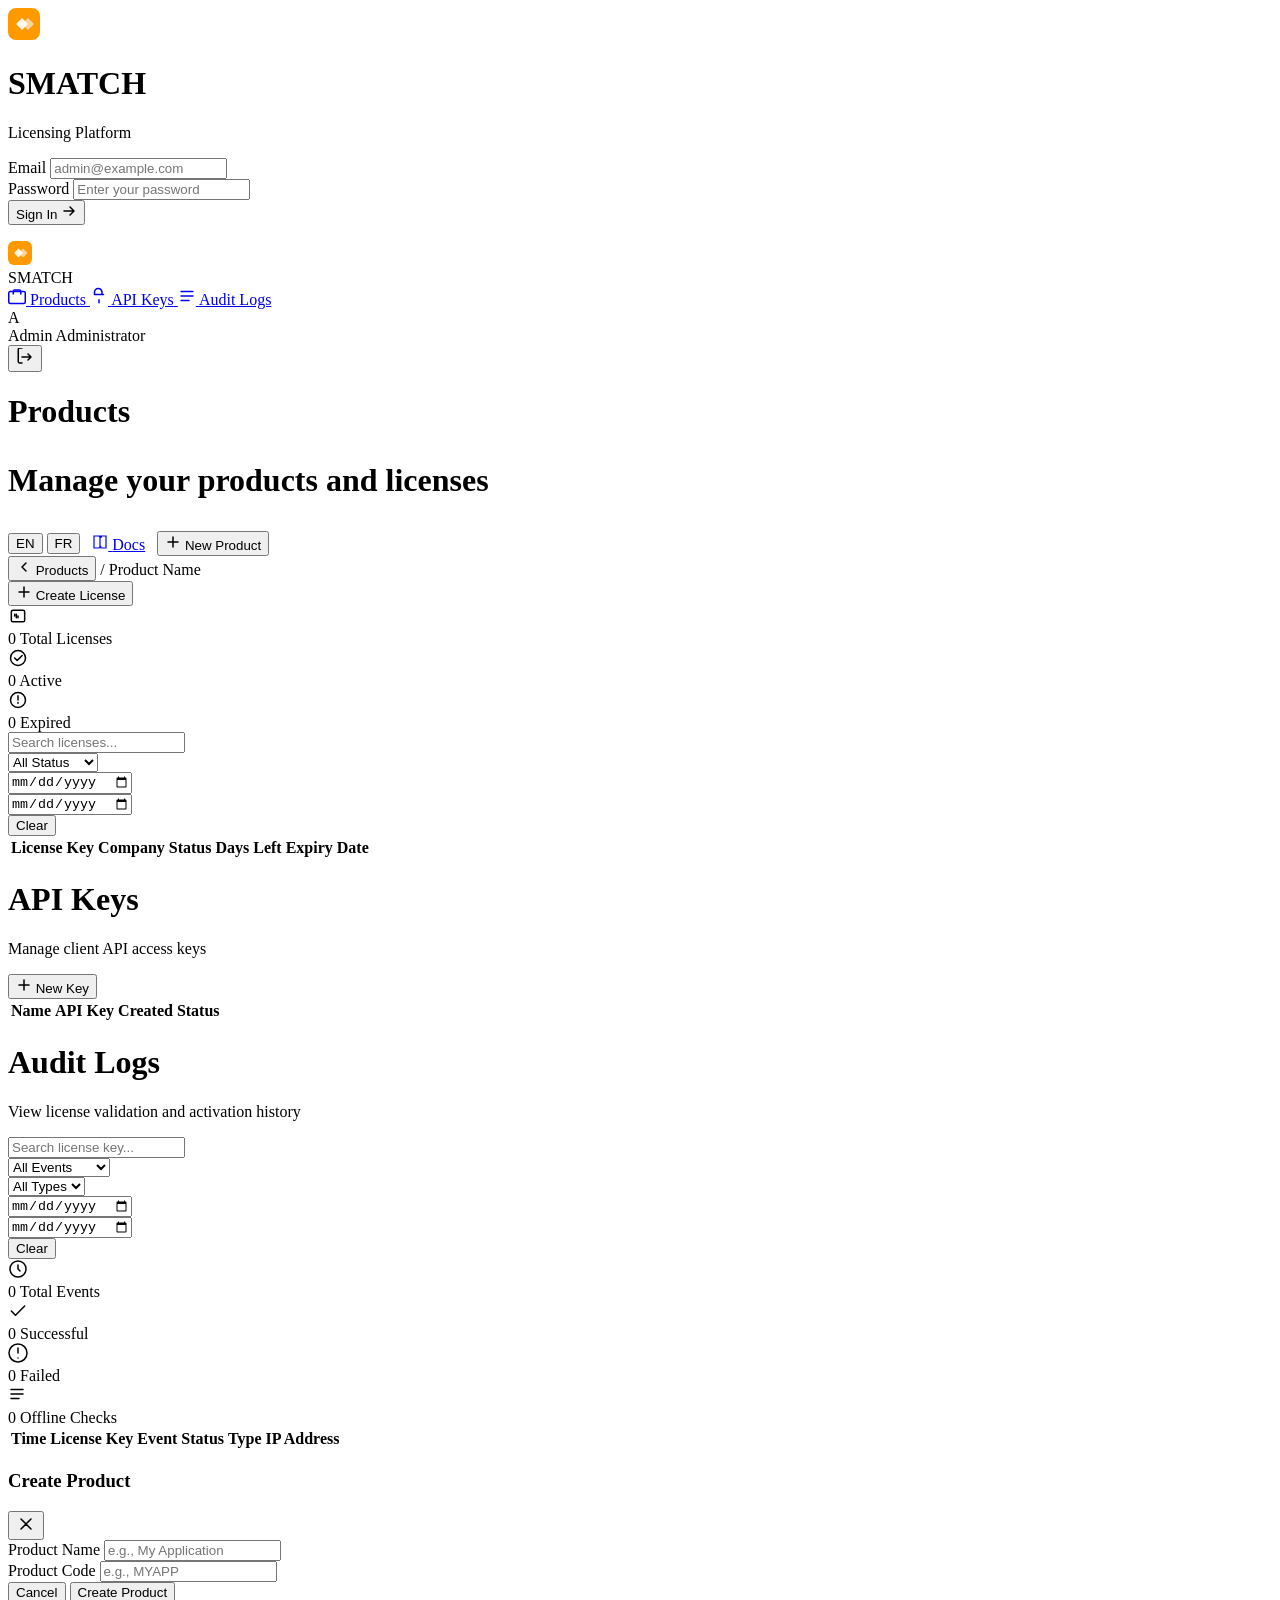
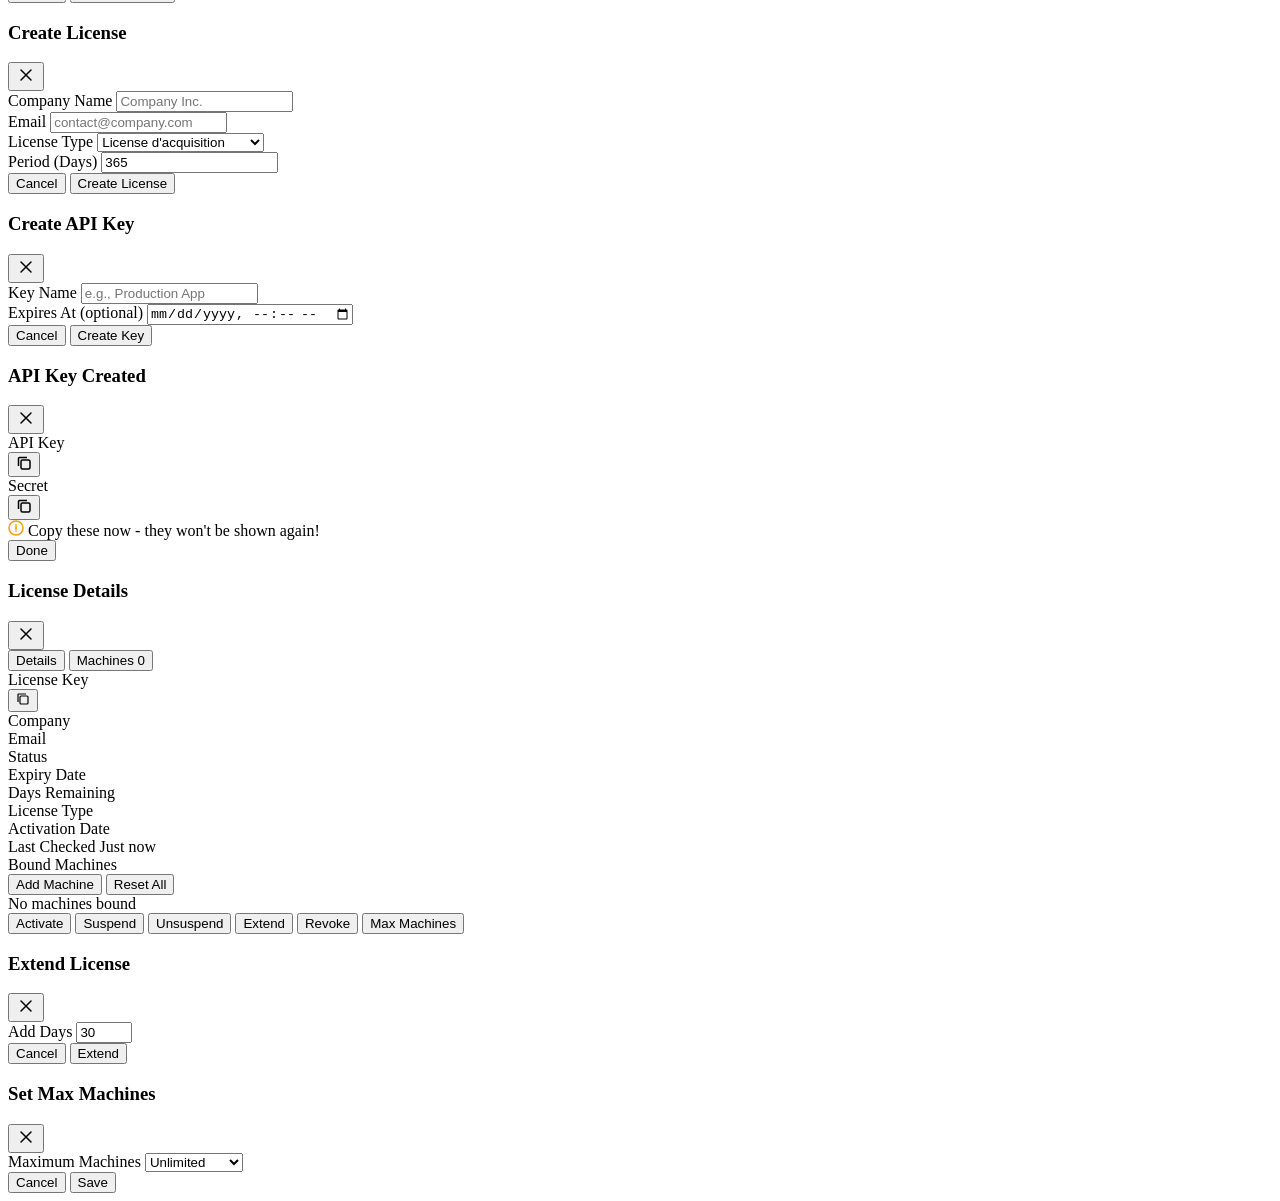
==== commit 495bad21: "verifying hosted version" ====
--- a/Licensing_API/licensing_api/static/dashboard/index.html
+++ b/Licensing_API/licensing_api/static/dashboard/index.html
@@ -28,15 +28,15 @@
                     </div>
                     <form id="login-form" class="login-form">
                         <div class="form-group">
-                            <label for="login-email">Email</label>
+                            <label for="login-email" data-i18n="email_label">Email</label>
                             <input type="email" id="login-email" placeholder="admin@example.com" required>
                         </div>
                         <div class="form-group">
-                            <label for="login-password">Password</label>
+                            <label for="login-password" data-i18n="password_label">Password</label>
                             <input type="password" id="login-password" placeholder="Enter your password" required>
                         </div>
                         <button type="submit" class="btn btn-primary btn-block">
-                            <span>Sign In</span>
+                            <span data-i18n="signIn">Sign In</span>
                             <svg width="16" height="16" viewBox="0 0 16 16" fill="none">
                                 <path d="M3 8H13M13 8L9 4M13 8L9 12" stroke="currentColor" stroke-width="1.5" stroke-linecap="round" stroke-linejoin="round"/>
                             </svg>
@@ -71,19 +71,19 @@
                             <path d="M2.25 4.5h13.5a1.5 1.5 0 011.5 1.5v9a1.5 1.5 0 01-1.5 1.5H2.25a1.5 1.5 0 01-1.5-1.5v-9a1.5 1.5 0 011.5-1.5z" stroke="currentColor" stroke-width="1.5"/>
                             <path d="M5.25 7.5V4.5a1.5 1.5 0 011.5-1.5h4.5a1.5 1.5 0 011.5 1.5v3" stroke="currentColor" stroke-width="1.5"/>
                         </svg>
-                        <span>Products</span>
+                        <span data-i18n="products">Products</span>
                     </a>
                     <a href="#" class="nav-item" data-page="api-keys">
                         <svg width="18" height="18" viewBox="0 0 18 18" fill="none">
                             <path d="M4.5 7.5V5.25a3.75 3.75 0 017.5 0v2.25M4.5 7.5h9M9 12.75v3" stroke="currentColor" stroke-width="1.5" stroke-linecap="round"/>
                         </svg>
-                        <span>API Keys</span>
+                        <span data-i18n="apiKeys">API Keys</span>
                     </a>
                     <a href="#" class="nav-item" data-page="audit-logs">
                         <svg width="18" height="18" viewBox="0 0 18 18" fill="none">
                             <path d="M3 4.5h12M3 9h12M3 13.5h8" stroke="currentColor" stroke-width="1.5" stroke-linecap="round"/>
                         </svg>
-                        <span>Audit Logs</span>
+                        <span data-i18n="auditLogs">Audit Logs</span>
                     </a>
                 </nav>
                 <div class="sidebar-footer">
@@ -91,7 +91,7 @@
                         <div class="user-avatar">A</div>
                         <div class="user-details">
                             <span class="user-name">Admin</span>
-                            <span class="user-role">Administrator</span>
+                            <span class="user-role" data-i18n="admin">Administrator</span>
                         </div>
                     </div>
                     <button id="logout-btn" class="btn-icon" title="Logout">
@@ -110,18 +110,22 @@
                         <h1 class="page-title">Products <p class="</h1>
                        page-subtitle">Manage your products and licenses</p>
                     </div>
-                    <div style="display: flex; gap: 12px;">
+                    <div style="display: flex; gap: 12px; align-items: center;">
+                        <div class="lang-toggle">
+                            <button class="lang-btn active" data-lang="en" onclick="setLanguage('en')">EN</button>
+                            <button class="lang-btn" data-lang="fr" onclick="setLanguage('fr')">FR</button>
+                        </div>
                         <a href="/sdk-docs" target="_blank" class="btn btn-secondary" title="SDK Documentation">
                             <svg width="16" height="16" viewBox="0 0 16 16" fill="none">
                                 <path d="M2 2h5l1 1v10l-1 1H2V2zm7 0h5v12h-5v-1l-1-1v-8l1-1h1V3h-1l-1 1V2z" stroke="currentColor" stroke-width="1.2"/>
                             </svg>
-                            <span>Docs</span>
+                            <span data-i18n="docs">Docs</span>
                         </a>
                         <button class="btn btn-primary" id="add-product-btn">
                             <svg width="16" height="16" viewBox="0 0 16 16" fill="none">
                                 <path d="M8 3v10M3 8h10" stroke="currentColor" stroke-width="1.5" stroke-linecap="round"/>
                             </svg>
-                            <span>New Product</span>
+                            <span data-i18n="newProduct">New Product</span>
                         </button>
                     </div>
                 </header>
